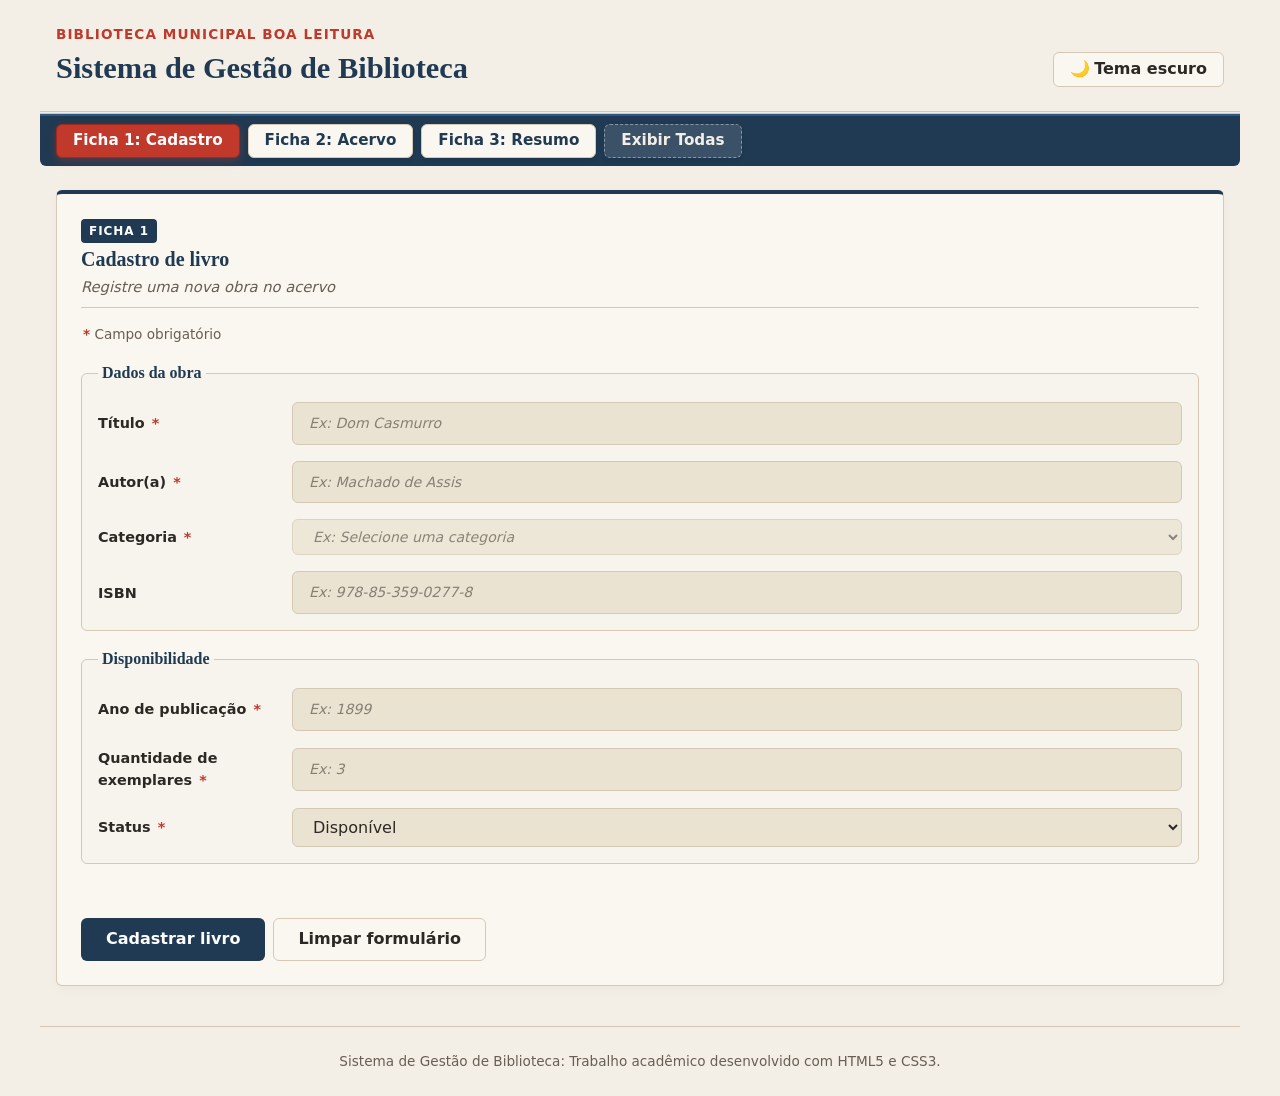
==== biblioteca/index.html @ 29d7abf3 "atualizando roteiro" ====
<!DOCTYPE html>
<html lang="pt-BR">
<head>
    <meta charset="UTF-8">
    <meta name="viewport" content="width=device-width, initial-scale=1.0">
    <title>Sistema de Gestão de Biblioteca</title>
    <meta name="description" content="Interface para cadastro, busca e visualização de livros de um acervo de biblioteca.">
    <link rel="stylesheet" href="css/styles.css">
</head>
<body>

    <a class="skip-link" href="#conteudo-principal">Pular para o conteúdo principal</a>

    <header class="site-header">
        <div class="site-header__identidade">
            <p class="site-header__eyebrow">Biblioteca Municipal Boa Leitura</p>
            <h1>Sistema de Gestão de Biblioteca</h1>
        </div>
        <div class="site-header__acoes">
            <button type="button" id="alternar-tema" class="botao-tema" aria-pressed="false">
                <span class="botao-tema__icone" aria-hidden="true">🌙</span>
                <span class="botao-tema__texto">Tema escuro</span>
            </button>
        </div>
    </header>

    <nav class="site-nav" aria-label="Navegação principal">
        <ul class="nav-lista" role="tablist">
            <li role="presentation"><button type="button" class="nav-btn active" data-target="cadastro" id="tab-cadastro" role="tab" aria-selected="true" aria-controls="cadastro">Ficha 1: Cadastro</button></li>
            <li role="presentation"><button type="button" class="nav-btn" data-target="acervo" id="tab-acervo" role="tab" aria-selected="false" aria-controls="acervo">Ficha 2: Acervo</button></li>
            <li role="presentation"><button type="button" class="nav-btn" data-target="resumo" id="tab-resumo" role="tab" aria-selected="false" aria-controls="resumo">Ficha 3: Resumo</button></li>
            <li role="presentation"><button type="button" class="nav-btn nav-btn--todas" data-target="todas" id="tab-todas" role="tab" aria-selected="false">Exibir Todas</button></li>
        </ul>
    </nav>

    <main id="conteudo-principal">

        <div class="main-fichas">

            <section id="cadastro" class="ficha card" aria-labelledby="cadastro-titulo" role="tabpanel" tabindex="0">
                <div class="ficha-header">
                    <span class="ficha-tag">Ficha 1</span>
                    <h2 id="cadastro-titulo">Cadastro de livro</h2>
                    <p class="ficha-subtitulo">Registre uma nova obra no acervo</p>
                </div>

                <p class="nota-obrigatorio"><span class="asterisco-obrigatorio" aria-hidden="true">*</span> Campo obrigatório</p>

                <form id="form-cadastro">

                    <fieldset>
                        <legend>Dados da obra</legend>

                        <div class="form-field">
                            <label for="titulo">Título <span class="asterisco-obrigatorio" aria-hidden="true">*</span></label>
                            <input type="text" id="titulo" name="titulo" required placeholder="Ex: Dom Casmurro">
                        </div>

                        <div class="form-field">
                            <label for="autor">Autor(a) <span class="asterisco-obrigatorio" aria-hidden="true">*</span></label>
                            <input type="text" id="autor" name="autor" required placeholder="Ex: Machado de Assis">
                        </div>

                        <div class="form-field">
                            <label for="categoria">Categoria <span class="asterisco-obrigatorio" aria-hidden="true">*</span></label>
                            <select id="categoria" name="categoria" required>
                                <option value="" disabled selected>Ex: Selecione uma categoria</option>
                                <option value="Literatura">Literatura</option>
                                <option value="Romance">Romance</option>
                                <option value="Ficção">Ficção</option>
                                <option value="Fantasia">Fantasia</option>
                                <option value="História">História</option>
                                <option value="Filosofia">Filosofia</option>
                                <option value="Psicologia">Psicologia</option>
                                <option value="Ciência">Ciência</option>
                                <option value="Tecnologia">Tecnologia</option>
                                <option value="Educação">Educação</option>
                                <option value="Administração">Administração</option>
                                <option value="Direito">Direito</option>
                                <option value="Biografia">Biografia</option>
                                <option value="Poesia">Poesia</option>
                                <option value="Infantil">Infantil</option>
                                <option value="Juvenil">Juvenil</option>
                                <option value="Ciências Sociais">Ciências Sociais</option>
                                <option value="Artes">Artes</option>
                                <option value="Outros">Outros</option>
                            </select>
                        </div>

                        <div class="form-field">
                            <label for="isbn">ISBN</label>
                            <input type="text" id="isbn" name="isbn" placeholder="Ex: 978-85-359-0277-8">
                        </div>

                    </fieldset>

                    <fieldset>
                        <legend>Disponibilidade</legend>

                        <div class="form-field">
                            <label for="ano">Ano de publicação <span class="asterisco-obrigatorio" aria-hidden="true">*</span></label>
                            <input type="number" id="ano" name="ano" min="1500" max="2100" required placeholder="Ex: 1899">
                        </div>

                        <div class="form-field">
                            <label for="exemplares">Quantidade de exemplares <span class="asterisco-obrigatorio" aria-hidden="true">*</span></label>
                            <input type="number" id="exemplares" name="exemplares" min="0" required placeholder="Ex: 3">
                        </div>

                        <div class="form-field">
                            <label for="status">Status <span class="asterisco-obrigatorio" aria-hidden="true">*</span></label>
                            <select id="status" name="status" required>
                                <option value="Disponível">Disponível</option>
                                <option value="Emprestado">Emprestado</option>
                                <option value="Reservado">Reservado</option>
                            </select>
                        </div>

                    </fieldset>

                    <p id="form-feedback" class="feedback" role="status" aria-live="polite"></p>

                    <div class="form-actions">
                        <button type="submit">Cadastrar livro</button>
                        <button type="reset">Limpar formulário</button>
                    </div>

                </form>
            </section>

            <section id="acervo" class="ficha card" aria-labelledby="acervo-titulo" role="tabpanel" tabindex="0">
                <div class="ficha-header">
                    <span class="ficha-tag">Ficha 2</span>
                    <h2 id="acervo-titulo">Acervo cadastrado</h2>
                    <p class="ficha-subtitulo">Consulte e localize as obras disponíveis na biblioteca.</p>
                </div>

                <div class="busca">
                    <label for="campo-busca">Pesquisar no acervo</label>
                    <div class="busca__controles">
                        <input type="search" id="campo-busca" name="busca" placeholder="Ex: Dom Casmurro, Machado de Assis, Literatura...">
                        <button type="button" id="limpar-busca">Limpar busca</button>
                    </div>
                </div>

                <p id="contador-resultados" class="feedback" role="status" aria-live="polite">15 livros encontrados.</p>

                <div class="table-scroll">
                    <table>
                        <caption>Lista de livros cadastrados</caption>
                        <thead>
                            <tr>
                                <th scope="col">Título</th>
                                <th scope="col">Autor(a)</th>
                                <th scope="col">Categoria</th>
                                <th scope="col">Ano</th>
                                <th scope="col">Exemplares</th>
                                <th scope="col">Status</th>
                            </tr>
                        </thead>
                        <tbody id="tabela-acervo">
                            <tr data-status="Disponível">
                                <td data-label="Título">Dom Casmurro</td>
                                <td data-label="Autor(a)">Machado de Assis</td>
                                <td data-label="Categoria">Literatura</td>
                                <td data-label="Ano">1899</td>
                                <td data-label="Exemplares">4</td>
                                <td data-label="Status"><span class="status status--disponivel">Disponível</span></td>
                            </tr>
                            <tr data-status="Emprestado">
                                <td data-label="Título">O Cortiço</td>
                                <td data-label="Autor(a)">Aluísio Azevedo</td>
                                <td data-label="Categoria">Literatura</td>
                                <td data-label="Ano">1890</td>
                                <td data-label="Exemplares">3</td>
                                <td data-label="Status"><span class="status status--emprestado">Emprestado</span></td>
                            </tr>
                            <tr data-status="Reservado">
                                <td data-label="Título">A Hora da Estrela</td>
                                <td data-label="Autor(a)">Clarice Lispector</td>
                                <td data-label="Categoria">Literatura</td>
                                <td data-label="Ano">1977</td>
                                <td data-label="Exemplares">2</td>
                                <td data-label="Status"><span class="status status--reservado">Reservado</span></td>
                            </tr>
                            <tr data-status="Disponível">
                                <td data-label="Título">Memórias Póstumas de Brás Cubas</td>
                                <td data-label="Autor(a)">Machado de Assis</td>
                                <td data-label="Categoria">Literatura</td>
                                <td data-label="Ano">1881</td>
                                <td data-label="Exemplares">3</td>
                                <td data-label="Status"><span class="status status--disponivel">Disponível</span></td>
                            </tr>
                            <tr data-status="Emprestado">
                                <td data-label="Título">Grande Sertão: Veredas</td>
                                <td data-label="Autor(a)">Guimarães Rosa</td>
                                <td data-label="Categoria">Literatura</td>
                                <td data-label="Ano">1956</td>
                                <td data-label="Exemplares">2</td>
                                <td data-label="Status"><span class="status status--emprestado">Emprestado</span></td>
                            </tr>
                            <tr data-status="Disponível">
                                <td data-label="Título">1984</td>
                                <td data-label="Autor(a)">George Orwell</td>
                                <td data-label="Categoria">Ficção</td>
                                <td data-label="Ano">1949</td>
                                <td data-label="Exemplares">5</td>
                                <td data-label="Status"><span class="status status--disponivel">Disponível</span></td>
                            </tr>
                            <tr data-status="Disponível">
                                <td data-label="Título">O Hobbit</td>
                                <td data-label="Autor(a)">J.R.R. Tolkien</td>
                                <td data-label="Categoria">Fantasia</td>
                                <td data-label="Ano">1937</td>
                                <td data-label="Exemplares">4</td>
                                <td data-label="Status"><span class="status status--disponivel">Disponível</span></td>
                            </tr>
                            <tr data-status="Disponível">
                                <td data-label="Título">O Pequeno Príncipe</td>
                                <td data-label="Autor(a)">Antoine de Saint-Exupéry</td>
                                <td data-label="Categoria">Infantil</td>
                                <td data-label="Ano">1943</td>
                                <td data-label="Exemplares">6</td>
                                <td data-label="Status"><span class="status status--disponivel">Disponível</span></td>
                            </tr>
                            <tr data-status="Emprestado">
                                <td data-label="Título">Sapiens</td>
                                <td data-label="Autor(a)">Yuval Noah Harari</td>
                                <td data-label="Categoria">Ciências Sociais</td>
                                <td data-label="Ano">2011</td>
                                <td data-label="Exemplares">3</td>
                                <td data-label="Status"><span class="status status--emprestado">Emprestado</span></td>
                            </tr>
                            <tr data-status="Reservado">
                                <td data-label="Título">Clean Code</td>
                                <td data-label="Autor(a)">Robert C. Martin</td>
                                <td data-label="Categoria">Tecnologia</td>
                                <td data-label="Ano">2008</td>
                                <td data-label="Exemplares">2</td>
                                <td data-label="Status"><span class="status status--reservado">Reservado</span></td>
                            </tr>
                            <tr data-status="Disponível">
                                <td data-label="Título">O Mundo de Sofia</td>
                                <td data-label="Autor(a)">Jostein Gaarder</td>
                                <td data-label="Categoria">Filosofia</td>
                                <td data-label="Ano">1991</td>
                                <td data-label="Exemplares">3</td>
                                <td data-label="Status"><span class="status status--disponivel">Disponível</span></td>
                            </tr>
                            <tr data-status="Disponível">
                                <td data-label="Título">Uma Breve História do Tempo</td>
                                <td data-label="Autor(a)">Stephen Hawking</td>
                                <td data-label="Categoria">Ciência</td>
                                <td data-label="Ano">1988</td>
                                <td data-label="Exemplares">2</td>
                                <td data-label="Status"><span class="status status--disponivel">Disponível</span></td>
                            </tr>
                            <tr data-status="Emprestado">
                                <td data-label="Título">Vidas Secas</td>
                                <td data-label="Autor(a)">Graciliano Ramos</td>
                                <td data-label="Categoria">Literatura</td>
                                <td data-label="Ano">1938</td>
                                <td data-label="Exemplares">3</td>
                                <td data-label="Status"><span class="status status--emprestado">Emprestado</span></td>
                            </tr>
                            <tr data-status="Disponível">
                                <td data-label="Título">Admirável Mundo Novo</td>
                                <td data-label="Autor(a)">Aldous Huxley</td>
                                <td data-label="Categoria">Ficção</td>
                                <td data-label="Ano">1932</td>
                                <td data-label="Exemplares">2</td>
                                <td data-label="Status"><span class="status status--disponivel">Disponível</span></td>
                            </tr>
                            <tr data-status="Reservado">
                                <td data-label="Título">Capitães da Areia</td>
                                <td data-label="Autor(a)">Jorge Amado</td>
                                <td data-label="Categoria">Literatura</td>
                                <td data-label="Ano">1937</td>
                                <td data-label="Exemplares">3</td>
                                <td data-label="Status"><span class="status status--reservado">Reservado</span></td>
                            </tr>
                        </tbody>
                    </table>
                </div>

                <p id="sem-resultados" class="sem-resultados" hidden>Nenhum livro encontrado.<br>Tente utilizar outro título, autor(a) ou categoria.</p>
            </section>

            <aside id="resumo" class="ficha card" aria-labelledby="resumo-titulo" role="tabpanel" tabindex="0">
                <div class="ficha-header">
                    <span class="ficha-tag">Ficha 3</span>
                    <h2 id="resumo-titulo">Resumo do acervo</h2>
                    <p class="ficha-subtitulo">Visão geral da coleção cadastrada.</p>
                </div>

                <dl class="resumo-lista" id="resumo-lista">
                    <div class="resumo-item">
                        <dt>Total de livros</dt>
                        <dd id="resumo-total">15</dd>
                    </div>
                    <div class="resumo-item">
                        <dt>Livros disponíveis</dt>
                        <dd id="resumo-disponiveis">8</dd>
                    </div>
                    <div class="resumo-item">
                        <dt>Livros emprestados</dt>
                        <dd id="resumo-emprestados">4</dd>
                    </div>
                    <div class="resumo-item">
                        <dt>Livros reservados</dt>
                        <dd id="resumo-reservados">3</dd>
                    </div>
                    <div class="resumo-item">
                        <dt>Categorias</dt>
                        <dd id="resumo-categorias">8</dd>
                    </div>
                    <div class="resumo-item">
                        <dt>Autores(as)</dt>
                        <dd id="resumo-autores">14</dd>
                    </div>
                </dl>

                <p class="resumo-nota">Os indicadores acima representam o acervo total e são atualizados dinamicamente conforme novos registros são cadastrados.</p>
            </aside>

        </div>

    </main>

    <footer class="site-footer">
        <p>Sistema de Gestão de Biblioteca: Trabalho acadêmico desenvolvido com HTML5 e CSS3.</p>
    </footer>

    <script src="js/script.js"></script>
</body>
</html>
---- biblioteca/css/styles.css ----
/* ==========================================================================
   1. VARIÁVEIS DE TEMA (Paleta Vintage Moderna: Bege, Azul, Vermelho)
   ========================================================================== */

:root {
    /* Tema claro: Vintage Moderno */
    --color-background: #f4efe6;       /* Bege pergaminho elegante */
    --color-surface: #faf7f0;          /* Bege papel linho para os cartões */
    --color-surface-alt: #eae3d2;      /* Bege suave para inputs e destaques */
    --color-text: #2c2825;             /* Grafite profundo para alta legibilidade */
    --color-text-muted: #685e54;       /* Tom marrom suave para textos secundários */
    
    --color-primary: #1f3a52;          /* Azul Vintage / Slate Navy */
    --color-primary-dark: #132636;     /* Azul Profundo */
    --color-accent: #2b5b84;           /* Azul Secundário */
    --color-red: #c0392b;              /* Vermelho Vintage / Terracota (Asteriscos e Destaques) */
    
    --color-border: #d5c8b5;           /* Borda Bege Pergaminho */
    
    --color-success: #2d6a4f;          /* Verde Vintage */
    --color-success-bg: #e2ece9;
    --color-warning: #b5651d;          /* Âmbar Vintage */
    --color-warning-bg: #f8efe4;
    --color-danger: #c0392b;           /* Vermelho Vintage */
    --color-danger-bg: #f9e8e6;
    --color-focus: #2b5b84;            /* Foco Azul */

    --font-heading: Georgia, "Iowan Old Style", "Palatino Linotype", serif;
    --font-body: "Segoe UI", system-ui, -apple-system, sans-serif;

    --space-xs: 0.25rem;
    --space-sm: 0.5rem;
    --space-md: 1rem;
    --space-lg: 1.5rem;
    --space-xl: 2.5rem;

    --radius: 6px;
    --max-width: 1200px;
}

[data-theme="dark"] {
    /* Tema escuro: Vintage Noturno */
    --color-background: #141d26;       /* Azul Escuro Noturno */
    --color-surface: #1c2734;          /* Card Azul Muted */
    --color-surface-alt: #253446;      /* Input e Surface Alt */
    --color-text: #eae4d8;             /* Bege claro de leitura */
    --color-text-muted: #9aa8b6;       /* Muted azulado */
    
    --color-primary: #4b7bec;          /* Azul suave destaque */
    --color-primary-dark: #709df7;
    --color-accent: #3867d6;
    --color-red: #e74c3c;              /* Vermelho vivo noturno */
    
    --color-border: #2e3e50;
    
    --color-success: #2ed573;
    --color-success-bg: #1e382b;
    --color-warning: #ffa502;
    --color-warning-bg: #3d301b;
    --color-danger: #ff6b6b;
    --color-danger-bg: #3d2023;
    --color-focus: #709df7;
}

/* ==========================================================================
   2. RESET / BASE
   ========================================================================== */

*,
*::before,
*::after {
    box-sizing: border-box;
}

html {
    scroll-behavior: smooth;
}

body {
    margin: 0;
    background-color: var(--color-background);
    color: var(--color-text);
    transition: background-color 0.2s ease, color 0.2s ease;
}

img {
    max-width: 100%;
    display: block;
}

ul {
    margin: 0;
    padding: 0;
    list-style: none;
}

/* ==========================================================================
   3. TIPOGRAFIA
   ========================================================================== */

body {
    font-family: var(--font-body);
    font-size: 1rem;
    line-height: 1.55;
}

h1,
h2 {
    font-family: var(--font-heading);
    color: var(--color-primary);
    line-height: 1.25;
}

[data-theme="dark"] h1,
[data-theme="dark"] h2 {
    color: var(--color-text);
}

h1 {
    font-size: clamp(1.4rem, 4vw, 1.9rem);
    margin: 0;
}

h2 {
    font-size: 1.25rem;
    margin: 0 0 var(--space-xs) 0;
}

p {
    margin: 0 0 var(--space-sm) 0;
}

/* Asterisco de campo obrigatório em vermelho */
.asterisco-obrigatorio {
    color: var(--color-red);
    font-weight: bold;
    margin-left: 2px;
}

/* ==========================================================================
   4. ESTRUTURA / LAYOUT (Fichas empilhadas)
   ========================================================================== */

.site-header,
.site-nav,
main,
.site-footer {
    max-width: var(--max-width);
    margin-left: auto;
    margin-right: auto;
    padding-left: var(--space-md);
    padding-right: var(--space-md);
}

main {
    padding-top: var(--space-lg);
    padding-bottom: var(--space-xl);
}

/* Layout empilhado: uma ficha embaixo da outra */
.main-fichas {
    display: flex;
    flex-direction: column;
    gap: var(--space-lg);
}

.card {
    background-color: var(--color-surface);
    border: 1px solid var(--color-border);
    border-radius: var(--radius);
    padding: var(--space-lg);
    box-shadow: 0 4px 12px rgba(0, 0, 0, 0.03);
    transition: background-color 0.2s ease, border-color 0.2s ease;
}

/* Estilo limpo para as Fichas */
.ficha {
    position: relative;
    border-top: 4px solid var(--color-primary);
}

.ficha[hidden],
.ficha.ficha--oculta {
    display: none !important;
}

.ficha-header {
    margin-bottom: var(--space-md);
    border-bottom: 1px solid var(--color-border);
    padding-bottom: var(--space-sm);
}

.ficha-tag {
    display: inline-block;
    margin: 0 0 var(--space-xs) 0;
    padding: 3px var(--space-sm);
    font-size: 0.75rem;
    font-weight: 700;
    letter-spacing: 0.08em;
    text-transform: uppercase;
    color: #ffffff;
    background-color: var(--color-primary);
    border-radius: 4px;
}

.ficha-subtitulo {
    color: var(--color-text-muted);
    font-style: italic;
    margin-bottom: 0;
    font-size: 0.92rem;
}

/* ==========================================================================
   5. HEADER
   ========================================================================== */

.site-header {
    padding-top: var(--space-lg);
    padding-bottom: var(--space-lg);
    display: flex;
    flex-wrap: wrap;
    justify-content: space-between;
    align-items: flex-end;
    gap: var(--space-md);
    border-bottom: 3px double var(--color-border);
}

.site-header__eyebrow {
    margin: 0 0 var(--space-xs) 0;
    font-size: 0.85rem;
    text-transform: uppercase;
    letter-spacing: 0.08em;
    color: var(--color-red);
    font-weight: 700;
}

.botao-tema {
    display: inline-flex;
    align-items: center;
    gap: var(--space-xs);
    background-color: var(--color-surface);
    color: var(--color-text);
    border: 1px solid var(--color-border);
    border-radius: var(--radius);
    padding: var(--space-xs) var(--space-md);
    cursor: pointer;
    font: inherit;
    font-weight: 600;
}

.botao-tema:hover {
    background-color: var(--color-surface-alt);
    border-color: var(--color-accent);
}

.botao-tema__icone {
    font-size: 1rem;
}

/* ==========================================================================
   6. NAVEGAÇÃO DE FICHAS (Botões com cor diferente da barra)
   ========================================================================== */

.site-nav {
    background-color: var(--color-primary); /* Barra Azul Slate Vintage */
    padding: var(--space-sm) var(--space-md);
    border-radius: 0 0 var(--radius) var(--radius);
    border-top: 2px solid var(--color-accent);
}

.nav-lista {
    display: flex;
    flex-wrap: wrap;
    gap: var(--space-sm);
    align-items: center;
}

/* Botões de navegação com cor bem diferente da barra */
.nav-btn {
    background-color: var(--color-surface); /* Bege Claro destacado da barra azul */
    color: var(--color-primary);
    border: 1px solid var(--color-border);
    padding: var(--space-xs) var(--space-md);
    font-family: var(--font-body);
    font-size: 0.95rem;
    font-weight: 600;
    border-radius: var(--radius);
    cursor: pointer;
    transition: all 0.2s ease;
    box-shadow: 0 2px 4px rgba(0, 0, 0, 0.08);
}

.nav-btn:hover,
.nav-btn:focus {
    background-color: var(--color-surface-alt);
    border-color: var(--color-accent);
    color: var(--color-primary-dark);
}

/* Botão selecionado com destaque em Vermelho Vintage Terracota */
.nav-btn.active {
    background-color: var(--color-red);
    color: #ffffff;
    border-color: #a0281e;
    font-weight: 700;
    box-shadow: 0 3px 8px rgba(192, 57, 43, 0.35);
}

.nav-btn--todas {
    margin-left: auto;
    background-color: rgba(255, 255, 255, 0.12);
    color: #f4efe6;
    border: 1px dashed rgba(255, 255, 255, 0.4);
}

.nav-btn--todas:hover {
    background-color: rgba(255, 255, 255, 0.25);
    color: #ffffff;
}

.nav-btn--todas.active {
    background-color: var(--color-accent);
    color: #ffffff;
    border-style: solid;
    border-color: var(--color-accent);
}

[data-theme="dark"] .nav-btn {
    background-color: var(--color-surface);
    color: var(--color-text);
    border-color: var(--color-border);
}

[data-theme="dark"] .nav-btn:hover {
    background-color: var(--color-surface-alt);
}

[data-theme="dark"] .nav-btn.active {
    background-color: var(--color-red);
    color: #ffffff;
    border-color: var(--color-red);
}

/* ==========================================================================
   7. FORMULÁRIO
   ========================================================================== */

.nota-obrigatorio {
    font-size: 0.85rem;
    color: var(--color-text-muted);
    margin-bottom: var(--space-md);
}

fieldset {
    border: 1px solid var(--color-border);
    border-radius: var(--radius);
    padding: var(--space-md);
    margin: 0 0 var(--space-md) 0;
    background-color: rgba(0, 0, 0, 0.01);
}

legend {
    font-family: var(--font-heading);
    font-weight: bold;
    color: var(--color-primary);
    padding: 0 var(--space-xs);
    font-size: 1rem;
}

[data-theme="dark"] legend {
    color: var(--color-text);
}

.form-field {
    display: flex;
    flex-direction: column;
    gap: var(--space-xs);
    margin-bottom: var(--space-md);
}

.form-field:last-child {
    margin-bottom: 0;
}

label {
    font-weight: 600;
    font-size: 0.9rem;
}

input,
select {
    font: inherit;
    padding: var(--space-sm) var(--space-md);
    border: 1px solid var(--color-border);
    border-radius: var(--radius);
    background-color: var(--color-surface-alt);
    color: var(--color-text);
    width: 100%;
    transition: border-color 0.2s ease, box-shadow 0.2s ease;
}

/* Placeholders de exemplo dentro do campo de preenchimento */
input::placeholder,
select:invalid {
    color: var(--color-text-muted);
    opacity: 0.75;
    font-style: italic;
    font-size: 0.88rem;
}

input:focus,
select:focus {
    outline: none;
    border-color: var(--color-focus);
    box-shadow: 0 0 0 3px rgba(43, 91, 132, 0.2);
}

.form-actions {
    display: flex;
    flex-wrap: wrap;
    gap: var(--space-sm);
    margin-top: var(--space-md);
}

.feedback {
    min-height: 1.4em;
    font-weight: 600;
    color: var(--color-success);
}

.feedback[data-state="erro"] {
    color: var(--color-danger);
}

/* ==========================================================================
   8. BOTÕES
   ========================================================================== */

button {
    font: inherit;
    font-weight: 600;
    padding: var(--space-sm) var(--space-lg);
    border-radius: var(--radius);
    border: 1px solid transparent;
    cursor: pointer;
    transition: background-color 0.2s ease, transform 0.1s ease;
}

button[type="submit"] {
    background-color: var(--color-primary);
    color: #ffffff;
}

button[type="submit"]:hover {
    background-color: var(--color-primary-dark);
}

button[type="reset"],
#limpar-busca {
    background-color: var(--color-surface);
    color: var(--color-text);
    border-color: var(--color-border);
}

button[type="reset"]:hover,
#limpar-busca:hover {
    background-color: var(--color-surface-alt);
    border-color: var(--color-text-muted);
}

/* ==========================================================================
   9. BUSCA
   ========================================================================== */

.busca {
    margin-bottom: var(--space-md);
}

.busca label {
    display: block;
    font-weight: 600;
    font-size: 0.9rem;
    margin-bottom: var(--space-xs);
}

.busca__controles {
    display: flex;
    flex-wrap: wrap;
    gap: var(--space-sm);
}

.busca__controles input[type="search"] {
    flex: 1 1 220px;
}

.sem-resultados {
    color: var(--color-text-muted);
    font-style: italic;
}

/* ==========================================================================
   10. TABELA
   ========================================================================== */

.table-scroll {
    overflow-x: auto;
    border: 1px solid var(--color-border);
    border-radius: var(--radius);
}

table {
    width: 100%;
    border-collapse: collapse;
}

caption {
    text-align: left;
    font-weight: 600;
    margin-bottom: var(--space-sm);
    color: var(--color-text-muted);
    font-size: 0.9rem;
}

th,
td {
    text-align: left;
    padding: var(--space-sm) var(--space-md);
    border-bottom: 1px solid var(--color-border);
}

thead th {
    background-color: var(--color-primary);
    color: #ffffff;
    white-space: nowrap;
    font-weight: 600;
}

tbody tr:last-child td {
    border-bottom: none;
}

tbody tr:hover {
    background-color: var(--color-surface-alt);
}

tbody tr[hidden] {
    display: none;
}

.status {
    display: inline-block;
    padding: 2px var(--space-sm);
    border-radius: var(--radius);
    font-size: 0.82rem;
    font-weight: 600;
    border: 1px solid transparent;
}

.status--disponivel {
    color: var(--color-success);
    background-color: var(--color-success-bg);
    border-color: var(--color-success);
}

.status--emprestado {
    color: var(--color-warning);
    background-color: var(--color-warning-bg);
    border-color: var(--color-warning);
}

.status--reservado {
    color: var(--color-danger);
    background-color: var(--color-danger-bg);
    border-color: var(--color-danger);
}

/* ==========================================================================
   11. RESUMO (Ficha 3)
   ========================================================================== */

.resumo-lista {
    display: grid;
    grid-template-columns: 1fr 1fr;
    gap: var(--space-md);
    margin: 0 0 var(--space-md) 0;
}

.resumo-item {
    border-bottom: 1px dashed var(--color-border);
    padding-bottom: var(--space-sm);
}

.resumo-item dt {
    color: var(--color-text-muted);
    font-size: 0.85rem;
}

.resumo-item dd {
    margin: 0;
    font-size: 1.4rem;
    font-weight: bold;
    color: var(--color-primary);
    font-family: var(--font-heading);
}

[data-theme="dark"] .resumo-item dd {
    color: var(--color-red);
}

.resumo-nota {
    font-size: 0.85rem;
    color: var(--color-text-muted);
    font-style: italic;
}

/* ==========================================================================
   12. FOOTER
   ========================================================================== */

.site-footer {
    padding-top: var(--space-lg);
    padding-bottom: var(--space-lg);
    border-top: 1px solid var(--color-border);
    font-size: 0.85rem;
    color: var(--color-text-muted);
    text-align: center;
}

.site-footer p {
    margin: 0;
}

/* ==========================================================================
   13. RESPONSIVIDADE
   ========================================================================== */

@media (min-width: 480px) {
    .resumo-lista {
        grid-template-columns: 1fr 1fr 1fr;
    }
}

/* Tablets */
@media (min-width: 600px) {
    .form-field {
        display: grid;
        grid-template-columns: 190px 1fr;
        align-items: center;
    }

    .form-field label {
        padding-top: 0;
    }
}

/* Tela grande */
@media (min-width: 900px) {
    .resumo-lista {
        grid-template-columns: repeat(6, 1fr);
    }
}

/* Tabela em formato de cartão para telas muito pequenas */
@media (max-width: 480px) {
    .nav-btn--todas {
        margin-left: 0;
        width: 100%;
    }

    #acervo thead {
        position: absolute;
        width: 1px;
        height: 1px;
        overflow: hidden;
        clip: rect(0 0 0 0);
        white-space: nowrap;
    }

    #acervo table,
    #acervo tbody,
    #acervo tr,
    #acervo td {
        display: block;
        width: 100%;
    }

    #acervo tr {
        border: 1px solid var(--color-border);
        border-radius: var(--radius);
        margin-bottom: var(--space-md);
        padding: var(--space-sm);
    }

    #acervo td {
        border-bottom: none;
        padding: var(--space-xs) 0;
        display: flex;
        justify-content: space-between;
        align-items: center;
        gap: var(--space-sm);
    }

    #acervo td::before {
        content: attr(data-label);
        font-weight: 600;
        color: var(--color-text-muted);
    }
}

/* ==========================================================================
   14. ACESSIBILIDADE
   ========================================================================== */

.skip-link {
    position: absolute;
    left: -999px;
    top: auto;
    background-color: var(--color-primary);
    color: #ffffff;
    padding: var(--space-sm) var(--space-md);
    z-index: 100;
    border-radius: var(--radius);
}

.skip-link:focus {
    left: var(--space-md);
    top: var(--space-md);
    position: fixed;
}

a:focus-visible,
button:focus-visible,
input:focus-visible,
select:focus-visible {
    outline: 3px solid var(--color-focus);
    outline-offset: 2px;
}

@media (prefers-reduced-motion: reduce) {
    html {
        scroll-behavior: auto;
    }

    body {
        transition: none;
    }
}
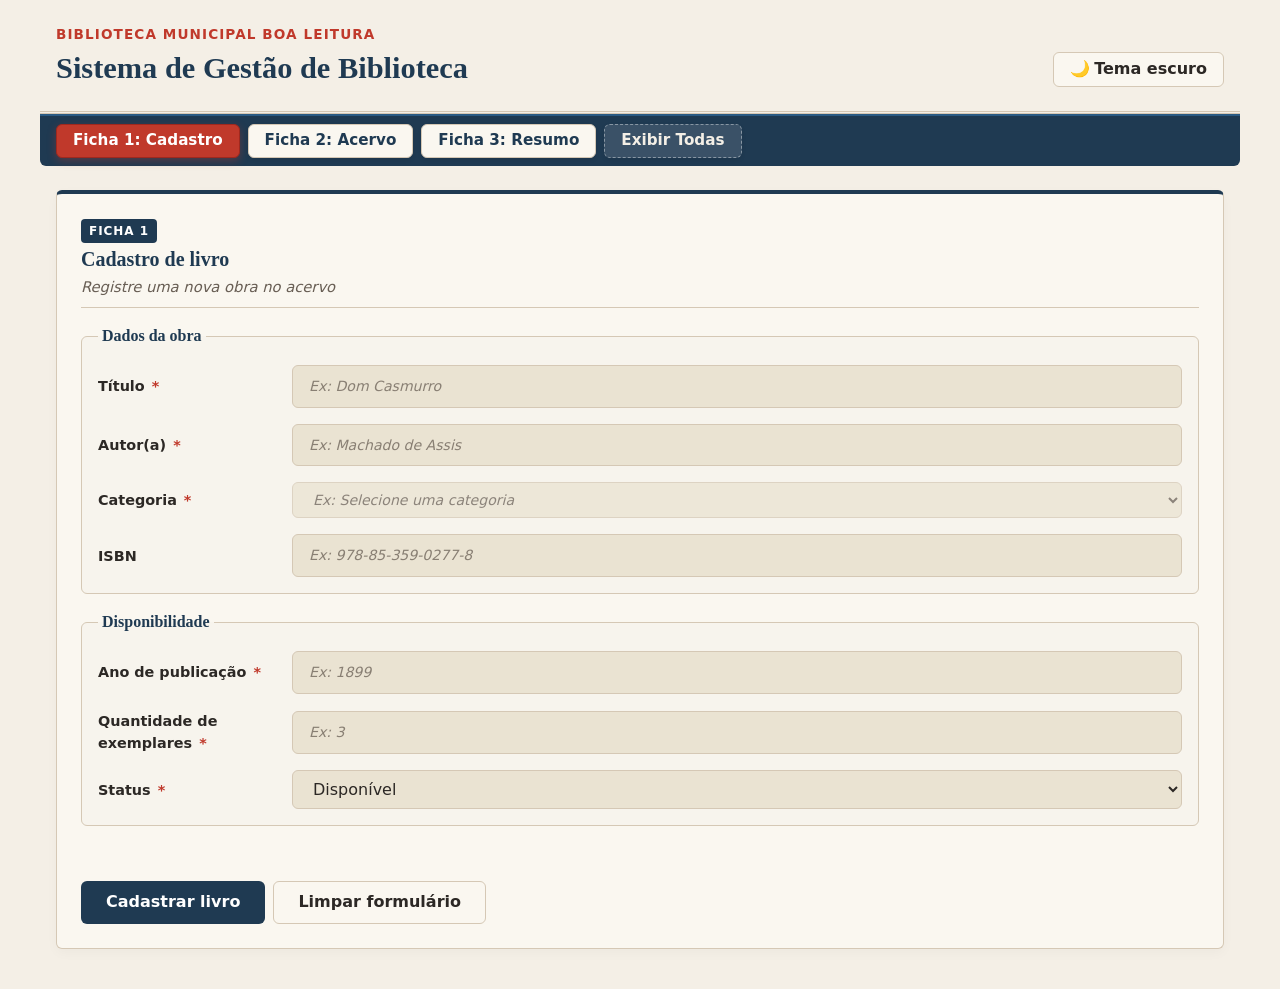
==== commit 614a70c7: "alterando os textos" ====
--- a/biblioteca/index.html
+++ b/biblioteca/index.html
@@ -44,7 +44,6 @@
                     <p class="ficha-subtitulo">Registre uma nova obra no acervo</p>
                 </div>
 
-                <p class="nota-obrigatorio"><span class="asterisco-obrigatorio" aria-hidden="true">*</span> Campo obrigatório</p>
 
                 <form id="form-cadastro">
 
@@ -290,7 +289,6 @@
                 <div class="ficha-header">
                     <span class="ficha-tag">Ficha 3</span>
                     <h2 id="resumo-titulo">Resumo do acervo</h2>
-                    <p class="ficha-subtitulo">Visão geral da coleção cadastrada.</p>
                 </div>
 
                 <dl class="resumo-lista" id="resumo-lista">
@@ -320,16 +318,12 @@
                     </div>
                 </dl>
 
-                <p class="resumo-nota">Os indicadores acima representam o acervo total e são atualizados dinamicamente conforme novos registros são cadastrados.</p>
             </aside>
 
         </div>
 
     </main>
 
-    <footer class="site-footer">
-        <p>Sistema de Gestão de Biblioteca: Trabalho acadêmico desenvolvido com HTML5 e CSS3.</p>
-    </footer>
 
     <script src="js/script.js"></script>
 </body>
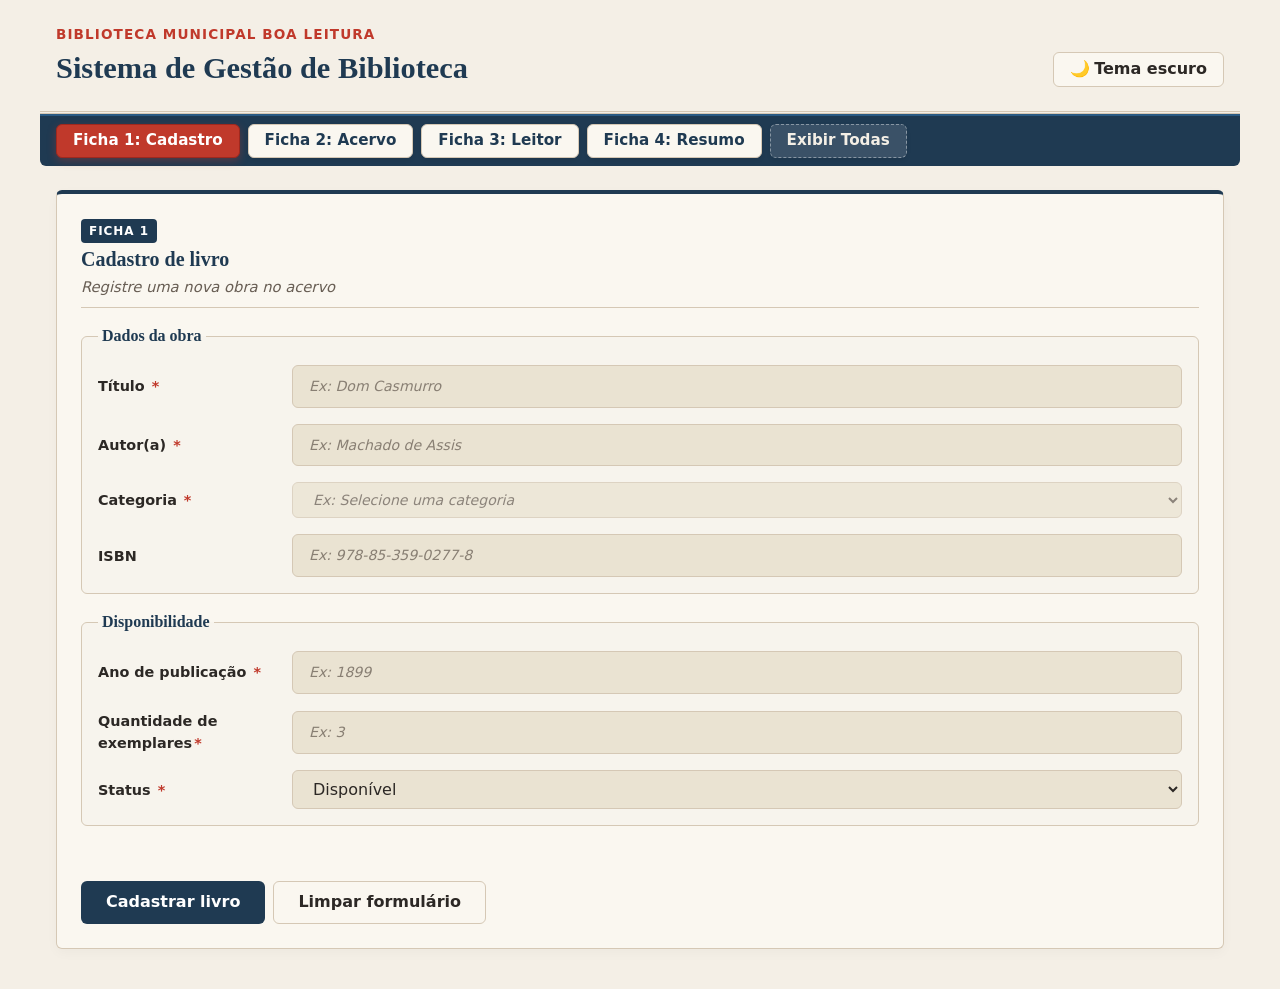
==== commit e67bbbd2: "feat: update biblioteca interface with leitor registration and address lookup - Replaced "Ficha 3: R" ====
--- a/biblioteca/index.html
+++ b/biblioteca/index.html
@@ -28,7 +28,8 @@
         <ul class="nav-lista" role="tablist">
             <li role="presentation"><button type="button" class="nav-btn active" data-target="cadastro" id="tab-cadastro" role="tab" aria-selected="true" aria-controls="cadastro">Ficha 1: Cadastro</button></li>
             <li role="presentation"><button type="button" class="nav-btn" data-target="acervo" id="tab-acervo" role="tab" aria-selected="false" aria-controls="acervo">Ficha 2: Acervo</button></li>
-            <li role="presentation"><button type="button" class="nav-btn" data-target="resumo" id="tab-resumo" role="tab" aria-selected="false" aria-controls="resumo">Ficha 3: Resumo</button></li>
+            <li role="presentation"><button type="button" class="nav-btn" data-target="leitor" id="tab-leitor" role="tab" aria-selected="false" aria-controls="leitor">Ficha 3: Leitor</button></li>
+            <li role="presentation"><button type="button" class="nav-btn" data-target="resumo" id="tab-resumo" role="tab" aria-selected="false" aria-controls="resumo">Ficha 4: Resumo</button></li>
             <li role="presentation"><button type="button" class="nav-btn nav-btn--todas" data-target="todas" id="tab-todas" role="tab" aria-selected="false">Exibir Todas</button></li>
         </ul>
     </nav>
@@ -102,7 +103,7 @@
                         </div>
 
                         <div class="form-field">
-                            <label for="exemplares">Quantidade de exemplares <span class="asterisco-obrigatorio" aria-hidden="true">*</span></label>
+                            <label for="exemplares">Quantidade de exemplares<span class="asterisco-obrigatorio" aria-hidden="true">*</span></label>
                             <input type="number" id="exemplares" name="exemplares" min="0" required placeholder="Ex: 3">
                         </div>
 
@@ -285,9 +286,110 @@
                 <p id="sem-resultados" class="sem-resultados" hidden>Nenhum livro encontrado.<br>Tente utilizar outro título, autor(a) ou categoria.</p>
             </section>
 
+            <section id="leitor" class="ficha card" aria-labelledby="leitor-titulo">
+                <p class="ficha-tag">Ficha 3</p>
+                <h2 id="leitor-titulo">Cadastro de leitor(a)</h2>
+                <p class="ficha-subtitulo">Registre um(a) novo(a) leitor(a) da biblioteca</p>
+
+
+                <form id="form-leitor">
+
+                    <fieldset>
+                        <legend>Dados pessoais</legend>
+
+                        <div class="form-field">
+                            <label for="leitor-nome">Nome completo <span class="asterisco-obrigatorio" aria-hidden="true">*</span></label>
+                            <input type="text" id="leitor-nome" name="nome" required aria-describedby="leitor-nome-erro">
+                            <p id="leitor-nome-erro" class="erro-campo" aria-live="polite"></p>
+                        </div>
+
+                        <div class="form-field">
+                            <label for="leitor-email">E-mail <span class="asterisco-obrigatorio" aria-hidden="true">*</span></label>
+                            <input type="email" id="leitor-email" name="email" required aria-describedby="leitor-email-dica leitor-email-erro" placeholder="Ex: ana.souza@example.com">
+                            <p id="leitor-email-erro" class="erro-campo" aria-live="polite"></p>
+                        </div>
+
+                    </fieldset>
+
+                    <fieldset>
+                        <legend>Endereço</legend>
+
+                        <div class="form-field">
+                            <label for="leitor-cep">CEP <span class="asterisco-obrigatorio" aria-hidden="true">*</span></label>
+                            <div class="cep-controles">
+                                <input type="text" id="leitor-cep" name="cep" inputmode="numeric" placeholder="00000-000" required aria-describedby="leitor-cep-dica leitor-cep-erro">
+                                <button type="button" id="buscar-cep">Buscar endereço</button>
+                            </div>
+                            <p id="leitor-cep-erro" class="erro-campo" aria-live="polite"></p>
+                        </div>
+
+                        <p id="cep-status" class="feedback" role="status" aria-live="polite"></p>
+
+                        <div class="form-field">
+                            <label for="leitor-logradouro">Endereço (rua/avenida)</label>
+                            <input type="text" id="leitor-logradouro" name="logradouro" aria-describedby="leitor-logradouro-dica">
+                        </div>
+
+                        <div class="form-field">
+                            <label for="leitor-numero">Número</label>
+                            <input type="text" id="leitor-numero" name="numero">
+                        </div>
+
+                        <div class="form-field">
+                            <label for="leitor-bairro">Bairro</label>
+                            <input type="text" id="leitor-bairro" name="bairro">
+                        </div>
+
+                        <div class="form-field">
+                            <label for="leitor-cidade">Cidade</label>
+                            <input type="text" id="leitor-cidade" name="cidade">
+                        </div>
+
+                        <div class="form-field">
+                            <label for="leitor-uf">Estado (UF)</label>
+                            <input type="text" id="leitor-uf" name="uf" maxlength="2">
+                        </div>
+
+                    </fieldset>
+
+                    <p id="leitor-feedback" class="feedback" role="status" aria-live="polite"></p>
+
+                    <div class="form-actions">
+                        <button type="submit">Cadastrar leitor(a)</button>
+                        <button type="reset">Limpar formulário</button>
+                    </div>
+
+                </form>
+
+                <div class="table-scroll">
+                    <table>
+                        <caption>Lista de leitores cadastrados</caption>
+                        <thead>
+                            <tr>
+                                <th scope="col">Nome</th>
+                                <th scope="col">E-mail</th>
+                                <th scope="col">Cidade/UF</th>
+                            </tr>
+                        </thead>
+                        <tbody id="tabela-leitores">
+                            <tr>
+                                <td data-label="Nome">Ana Beatriz Souza</td>
+                                <td data-label="E-mail">ana.souza@example.com</td>
+                                <td data-label="Cidade/UF">Osasco/SP</td>
+                            </tr>
+                            <tr>
+                                <td data-label="Nome">Carlos Eduardo Lima</td>
+                                <td data-label="E-mail">carlos.lima@example.com</td>
+                                <td data-label="Cidade/UF">Curitiba/PR</td>
+                            </tr>
+                        </tbody>
+                    </table>
+                </div>
+            </section>
+
             <aside id="resumo" class="ficha card" aria-labelledby="resumo-titulo" role="tabpanel" tabindex="0">
                 <div class="ficha-header">
-                    <span class="ficha-tag">Ficha 3</span>
+                    <span class="ficha-tag">Ficha 4</span>
                     <h2 id="resumo-titulo">Resumo do acervo</h2>
                 </div>
 
